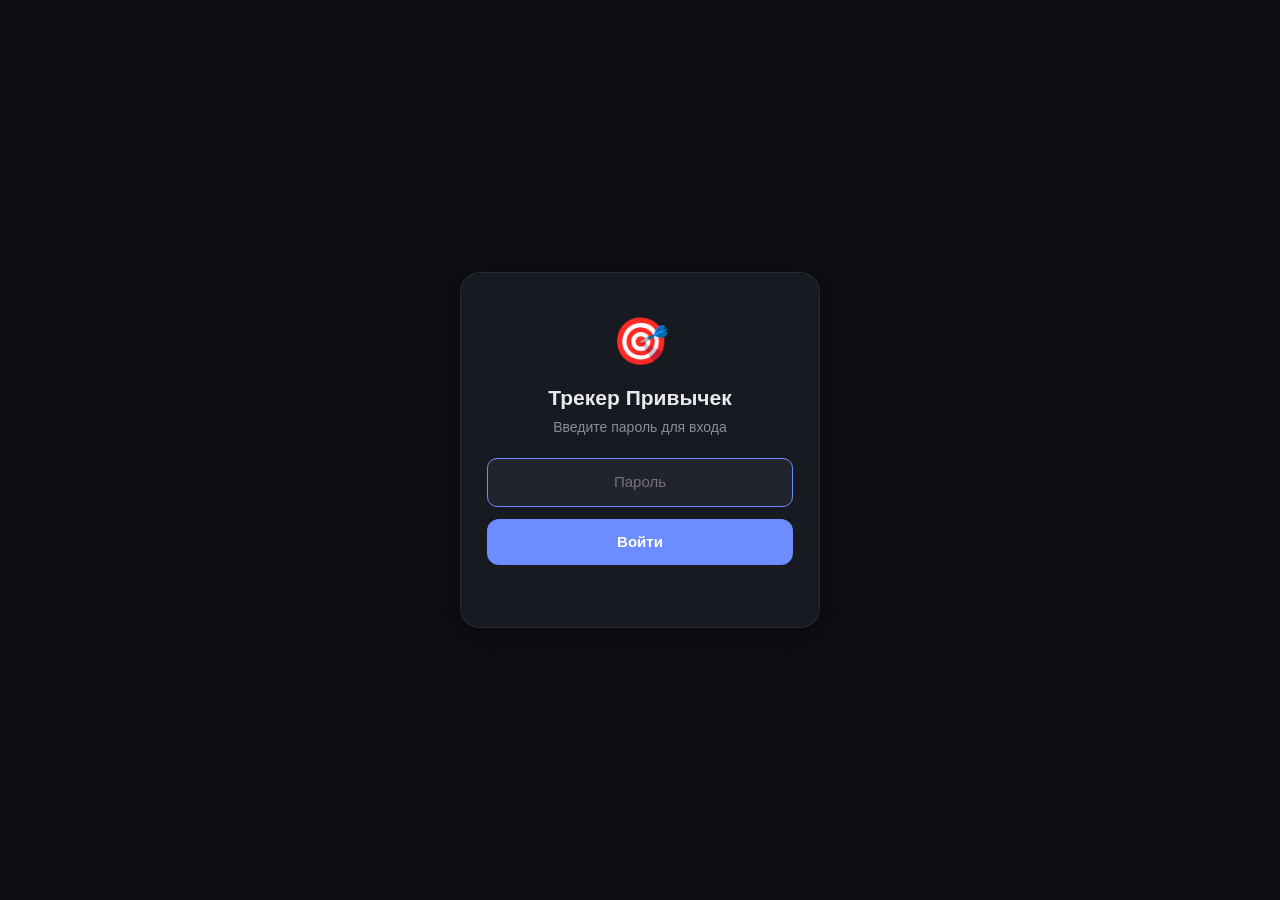
==== static/login.html @ a5ce3112 "Добавить вход на сайт по паролю Доступ к сайту защищается паролем из переменной WEB_PASSWORD: страни" ====
<!DOCTYPE html>
<html lang="ru">
<head>
<meta charset="UTF-8">
<meta name="viewport" content="width=device-width, initial-scale=1">
<meta name="theme-color" content="#0e0f13">
<title>Вход — Трекер Привычек</title>
<link rel="stylesheet" href="/static/style.css">
<link rel="icon" href="data:image/svg+xml,<svg xmlns='http://www.w3.org/2000/svg' viewBox='0 0 100 100'><text y='.9em' font-size='90'>🎯</text></svg>">
</head>
<body>

<div class="login-wrap">
  <div class="login-card">
    <div class="login-icon">🎯</div>
    <div class="login-title">Трекер Привычек</div>
    <div class="login-sub">Введите пароль для входа</div>
    <input type="password" id="pwd" placeholder="Пароль" autocomplete="current-password">
    <button class="btn primary" id="enter">Войти</button>
    <div class="login-err" id="err"></div>
  </div>
</div>

<script src="/static/login.js"></script>
</body>
</html>
---- static/style.css ----
:root {
  --bg: #0e0f13;
  --surface: #181a21;
  --surface-2: #21242e;
  --border: rgba(255, 255, 255, .07);
  --text: #e9eaee;
  --dim: #8a8d99;
  --accent: #6c8cff;
  --done: #34d399;
  --fail: #f87171;
  --skip: #fbbf24;
  --radius: 16px;
  --shadow: 0 8px 30px rgba(0, 0, 0, .45);
}

* { box-sizing: border-box; margin: 0; padding: 0; }
html, body { height: 100%; }

body {
  background: var(--bg);
  color: var(--text);
  font-family: -apple-system, BlinkMacSystemFont, "Segoe UI", Roboto,
               "Helvetica Neue", Arial, sans-serif;
  -webkit-font-smoothing: antialiased;
  line-height: 1.5;
}

#app {
  max-width: 560px;
  margin: 0 auto;
  padding: 26px 18px 120px;
}

.hidden { display: none !important; }

/* ── header ── */
header { text-align: center; margin-bottom: 18px; }
.title { font-size: 22px; font-weight: 700; letter-spacing: -.02em; }
.date { color: var(--dim); font-size: 14px; margin-top: 2px; }

/* ── hero ring ── */
.progress-hero {
  display: flex;
  justify-content: center;
  position: relative;
  margin: 6px 0 22px;
}
.ring { width: 168px; height: 168px; transform: rotate(-90deg); }
.ring-track { fill: none; stroke: var(--surface-2); stroke-width: 11; }
.ring-fill {
  fill: none;
  stroke: var(--accent);
  stroke-width: 11;
  stroke-linecap: round;
  transition: stroke-dashoffset .7s cubic-bezier(.4, 0, .2, 1);
}
.ring-center {
  position: absolute;
  inset: 0;
  display: flex;
  flex-direction: column;
  align-items: center;
  justify-content: center;
}
.ring-pct { font-size: 38px; font-weight: 700; letter-spacing: -.03em; }
.ring-pct small { font-size: 18px; color: var(--dim); }
.ring-sub { color: var(--dim); font-size: 14px; }

/* ── tabs ── */
.tabs {
  display: flex;
  gap: 4px;
  background: var(--surface);
  border: 1px solid var(--border);
  border-radius: 14px;
  padding: 4px;
  margin-bottom: 18px;
}
.tab {
  flex: 1;
  padding: 9px;
  border: 0;
  border-radius: 10px;
  background: transparent;
  color: var(--dim);
  font: inherit;
  font-size: 14px;
  font-weight: 600;
  cursor: pointer;
  transition: .15s;
}
.tab.active { background: var(--surface-2); color: var(--text); }

/* ── panels ── */
.panel { display: flex; flex-direction: column; gap: 12px; }

/* ── card ── */
.card {
  background: var(--surface);
  border: 1px solid var(--border);
  border-radius: var(--radius);
  padding: 16px;
}
.habit { border-left: 3px solid transparent; transition: border-color .2s; }
.habit.done     { border-left-color: var(--done); }
.habit.not_done { border-left-color: var(--fail); }
.habit.skip     { border-left-color: var(--skip); }

.habit-head {
  display: flex;
  justify-content: space-between;
  align-items: baseline;
  gap: 10px;
  margin-bottom: 12px;
}
.habit-name { font-weight: 600; font-size: 16px; word-break: break-word; }
.habit-meta { color: var(--dim); font-size: 13px; white-space: nowrap; }

/* ── status buttons ── */
.st-row { display: flex; gap: 8px; }
.st-btn {
  flex: 1;
  display: flex;
  align-items: center;
  justify-content: center;
  gap: 5px;
  padding: 10px;
  border: 1px solid var(--border);
  border-radius: 11px;
  background: var(--surface-2);
  color: var(--dim);
  font: inherit;
  font-size: 14px;
  font-weight: 600;
  cursor: pointer;
  transition: .15s;
}
.st-btn span { font-size: 15px; }
.st-btn:active { transform: scale(.96); }
.st-btn.done.active     { background: var(--done); color: #06281c; border-color: var(--done); }
.st-btn.not_done.active { background: var(--fail); color: #2c0b0b; border-color: var(--fail); }
.st-btn.skip.active     { background: var(--skip); color: #3a2a02; border-color: var(--skip); }

/* ── stats ── */
.bar {
  height: 9px;
  background: var(--surface-2);
  border-radius: 99px;
  overflow: hidden;
  margin: 4px 0 12px;
}
.bar-fill {
  height: 100%;
  border-radius: 99px;
  background: linear-gradient(90deg, var(--accent), #9d7bff);
  transition: width .6s ease;
}
.stat-row {
  display: flex;
  align-items: center;
  gap: 14px;
  flex-wrap: wrap;
  font-size: 13px;
  color: var(--dim);
}
.stat-row .rate { font-size: 15px; font-weight: 700; color: var(--text); }
.streak.hot { color: var(--skip); }
.icon-btn {
  background: transparent;
  border: 0;
  cursor: pointer;
  font-size: 15px;
  opacity: .45;
  padding: 2px 4px;
  transition: .15s;
}
.icon-btn:hover { opacity: 1; }

/* ── settings ── */
.set-row {
  display: flex;
  justify-content: space-between;
  align-items: center;
  gap: 14px;
  padding: 13px 0;
  border-bottom: 1px solid var(--border);
}
.set-row:first-child { padding-top: 0; }
.setting .set-row:last-of-type { border-bottom: 0; }
.set-title { font-weight: 600; font-size: 15px; }
.set-hint { color: var(--dim); font-size: 12.5px; margin-top: 1px; }

select, input[type=number], input[type=text], input[type=password] {
  background: var(--surface-2);
  color: var(--text);
  border: 1px solid var(--border);
  border-radius: 10px;
  padding: 9px 11px;
  font: inherit;
  font-size: 14px;
  outline: none;
  transition: .15s;
}
select:focus, input:focus { border-color: var(--accent); }
input[type=text] { width: 100%; }
.num, input[type=number] { width: 84px; text-align: center; }
.num-field { display: flex; align-items: center; gap: 8px; color: var(--dim); font-size: 13px; }

/* ── switch ── */
.switch { position: relative; width: 46px; height: 26px; flex: none; }
.switch input { opacity: 0; width: 0; height: 0; }
.slider {
  position: absolute;
  inset: 0;
  cursor: pointer;
  background: var(--surface-2);
  border: 1px solid var(--border);
  border-radius: 99px;
  transition: .2s;
}
.slider::before {
  content: "";
  position: absolute;
  height: 18px;
  width: 18px;
  left: 3px;
  top: 3px;
  background: var(--dim);
  border-radius: 50%;
  transition: .2s;
}
.switch input:checked + .slider { background: var(--accent); border-color: var(--accent); }
.switch input:checked + .slider::before { transform: translateX(20px); background: #fff; }

/* ── buttons ── */
.btn {
  border: 0;
  border-radius: 12px;
  padding: 12px 18px;
  font: inherit;
  font-size: 15px;
  font-weight: 600;
  cursor: pointer;
  transition: .15s;
}
.btn.primary { background: var(--accent); color: #fff; width: 100%; margin-top: 14px; }
.btn.primary:active { transform: scale(.98); }
.btn.ghost { background: var(--surface-2); color: var(--text); }

/* ── fab ── */
.fab {
  position: fixed;
  left: 50%;
  bottom: 28px;
  transform: translateX(242px);
  width: 56px;
  height: 56px;
  border-radius: 50%;
  border: 0;
  background: var(--accent);
  color: #fff;
  font-size: 30px;
  font-weight: 300;
  line-height: 1;
  cursor: pointer;
  box-shadow: var(--shadow);
  display: flex;
  align-items: center;
  justify-content: center;
  z-index: 20;
  transition: .15s;
}
.fab:active { transform: translateX(242px) scale(.92); }
@media (max-width: 600px) {
  .fab { left: auto; right: 20px; transform: none; }
  .fab:active { transform: scale(.92); }
}

/* ── empty state ── */
.empty { text-align: center; padding: 46px 20px; color: var(--dim); }
.empty-icon { font-size: 44px; margin-bottom: 10px; }
.empty-title { font-size: 17px; font-weight: 600; color: var(--text); }
.empty-sub { font-size: 14px; margin-top: 4px; }

/* ── modal ── */
.modal-overlay {
  position: fixed;
  inset: 0;
  z-index: 50;
  background: rgba(0, 0, 0, .6);
  backdrop-filter: blur(4px);
  display: flex;
  align-items: center;
  justify-content: center;
  padding: 20px;
}
.modal {
  background: var(--surface);
  border: 1px solid var(--border);
  border-radius: 20px;
  padding: 22px;
  width: 100%;
  max-width: 400px;
  box-shadow: var(--shadow);
}
.modal-title { font-size: 19px; font-weight: 700; margin-bottom: 16px; }
.modal #m-name { margin-bottom: 6px; }
.modal-actions { display: flex; gap: 10px; margin-top: 18px; }
.modal-actions .btn { flex: 1; margin-top: 0; }

/* ── toast ── */
#toast {
  position: fixed;
  left: 50%;
  bottom: -90px;
  transform: translateX(-50%);
  background: var(--surface-2);
  color: var(--text);
  border: 1px solid var(--border);
  padding: 12px 20px;
  border-radius: 12px;
  font-size: 14px;
  font-weight: 600;
  box-shadow: var(--shadow);
  z-index: 80;
  max-width: 90vw;
  text-align: center;
  transition: bottom .3s;
}
#toast.show { bottom: 28px; }
#toast.err { border-color: var(--fail); color: #ffd9d9; }
#toast.ok  { border-color: var(--done); }

/* ── fatal screen ── */
#fatal {
  position: fixed;
  inset: 0;
  background: var(--bg);
  z-index: 100;
  display: flex;
  align-items: center;
  justify-content: center;
  padding: 24px;
}
.fatal-box { text-align: center; max-width: 360px; }
.fatal-icon { font-size: 46px; }
.fatal-title { font-size: 19px; font-weight: 700; margin: 8px 0 4px; }
.fatal-msg { color: var(--dim); font-size: 14px; margin-bottom: 18px; }
.fatal-box .btn.primary { width: auto; padding: 11px 28px; }

/* ── login ── */
.login-wrap {
  min-height: 100vh;
  display: flex;
  align-items: center;
  justify-content: center;
  padding: 24px;
}
.login-card {
  background: var(--surface);
  border: 1px solid var(--border);
  border-radius: 20px;
  padding: 34px 26px;
  width: 100%;
  max-width: 360px;
  text-align: center;
  box-shadow: var(--shadow);
}
.login-icon { font-size: 46px; }
.login-title { font-size: 21px; font-weight: 700; margin-top: 6px; }
.login-sub { color: var(--dim); font-size: 14px; margin: 4px 0 20px; }
.login-card input { width: 100%; text-align: center; font-size: 15px; padding: 12px; }
.login-card .btn.primary { margin-top: 12px; }
.login-err { color: var(--fail); font-size: 13px; min-height: 18px; margin-top: 10px; }

/* logout button on settings tab */
#s-logout { width: 100%; }
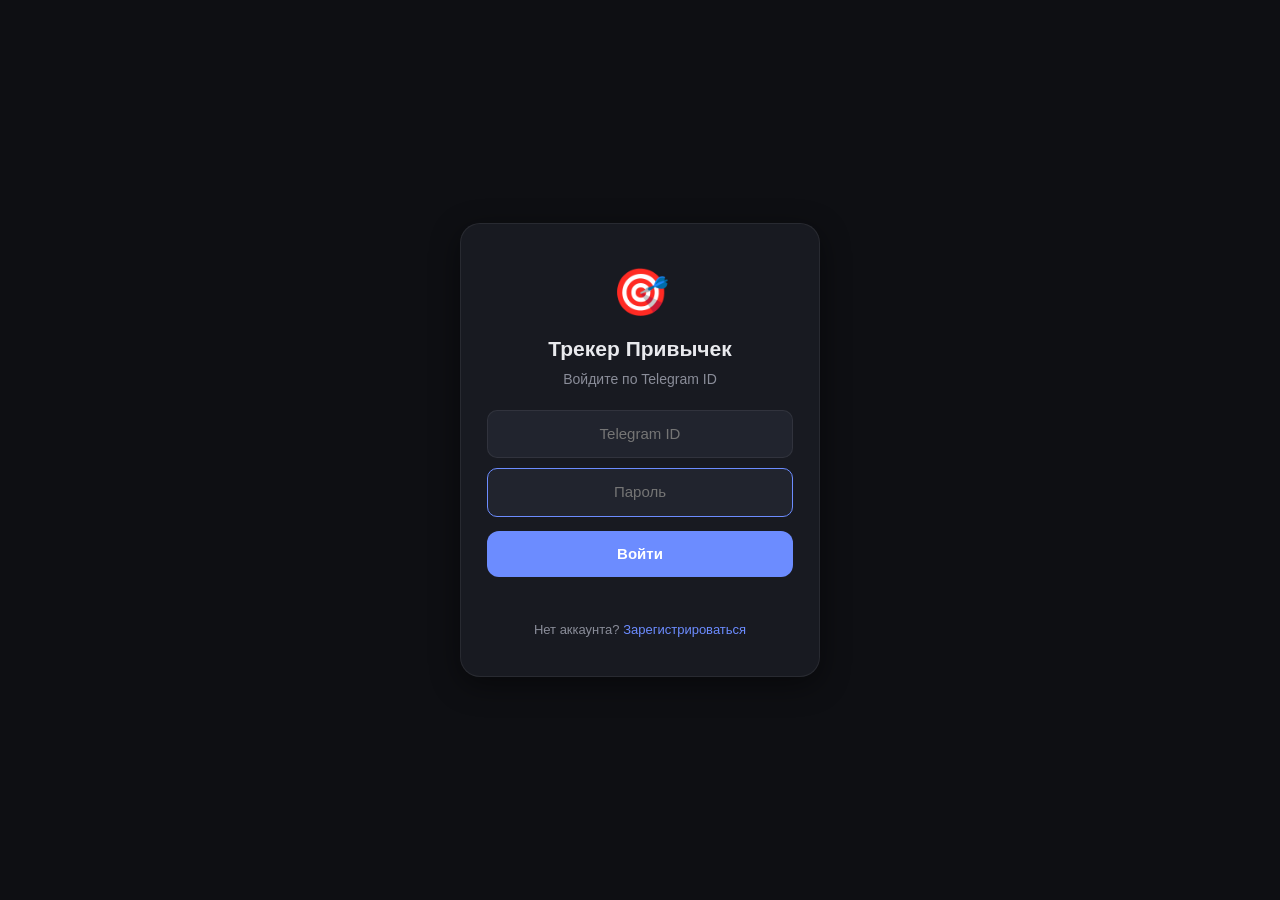
==== commit b4f4dfef: "Многопользовательский режим: регистрация и личные аккаунты Сайт теперь поддерживает много пользовате" ====
--- a/static/login.html
+++ b/static/login.html
@@ -14,10 +14,12 @@
   <div class="login-card">
     <div class="login-icon">🎯</div>
     <div class="login-title">Трекер Привычек</div>
-    <div class="login-sub">Введите пароль для входа</div>
+    <div class="login-sub">Войдите по Telegram ID</div>
+    <input type="number" id="uid" placeholder="Telegram ID" autocomplete="username" inputmode="numeric">
     <input type="password" id="pwd" placeholder="Пароль" autocomplete="current-password">
     <button class="btn primary" id="enter">Войти</button>
     <div class="login-err" id="err"></div>
+    <div class="login-link">Нет аккаунта? <a href="/register">Зарегистрироваться</a></div>
   </div>
 </div>
 
--- a/static/style.css
+++ b/static/style.css
@@ -370,8 +370,17 @@
 .login-title { font-size: 21px; font-weight: 700; margin-top: 6px; }
 .login-sub { color: var(--dim); font-size: 14px; margin: 4px 0 20px; }
 .login-card input { width: 100%; text-align: center; font-size: 15px; padding: 12px; }
-.login-card .btn.primary { margin-top: 12px; }
+.login-card input + input { margin-top: 10px; }
+.login-card .btn.primary { margin-top: 14px; }
+.login-card input::-webkit-outer-spin-button,
+.login-card input::-webkit-inner-spin-button { -webkit-appearance: none; margin: 0; }
+.login-card input[type=number] { -moz-appearance: textfield; }
 .login-err { color: var(--fail); font-size: 13px; min-height: 18px; margin-top: 10px; }
+.login-link {
+  color: var(--dim); font-size: 13px; margin-top: 14px; line-height: 1.7;
+}
+.login-link a { color: var(--accent); text-decoration: none; }
+.login-link a:hover { text-decoration: underline; }
 
 /* logout button on settings tab */
 #s-logout { width: 100%; }
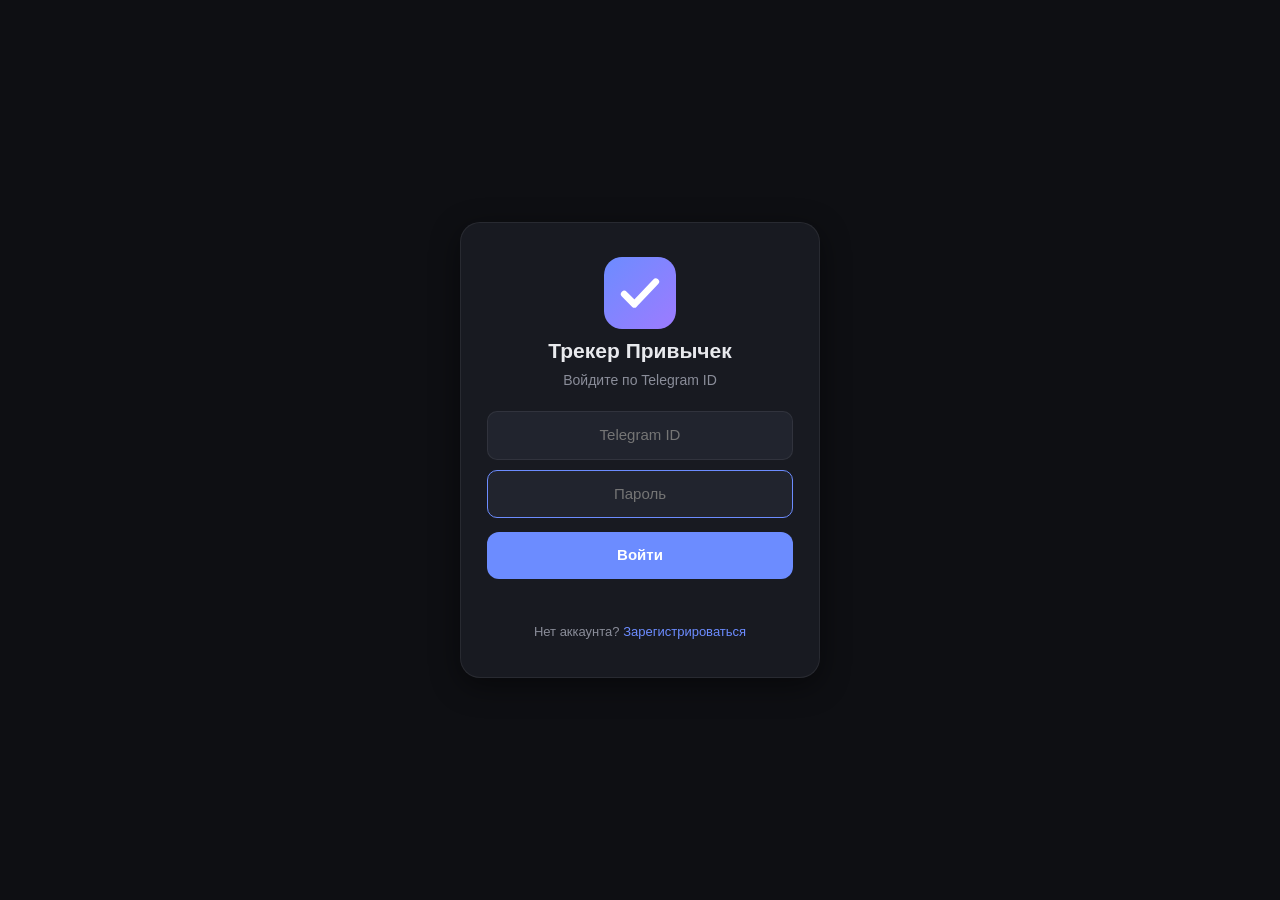
==== commit 8076837f: "Кнопка открытия приложения в боте и новая иконка Бот теперь добавляет в главное меню и в напоминания" ====
--- a/static/login.html
+++ b/static/login.html
@@ -6,13 +6,14 @@
 <meta name="theme-color" content="#0e0f13">
 <title>Вход — Трекер Привычек</title>
 <link rel="stylesheet" href="/static/style.css">
-<link rel="icon" href="data:image/svg+xml,<svg xmlns='http://www.w3.org/2000/svg' viewBox='0 0 100 100'><text y='.9em' font-size='90'>🎯</text></svg>">
+<link rel="icon" type="image/svg+xml" href="/static/favicon.svg">
+<link rel="apple-touch-icon" href="/static/app-icon.png">
 </head>
 <body>
 
 <div class="login-wrap">
   <div class="login-card">
-    <div class="login-icon">🎯</div>
+    <img class="login-icon" src="/static/favicon.svg" alt="">
     <div class="login-title">Трекер Привычек</div>
     <div class="login-sub">Войдите по Telegram ID</div>
     <input type="number" id="uid" placeholder="Telegram ID" autocomplete="username" inputmode="numeric">
--- a/static/style.css
+++ b/static/style.css
@@ -36,6 +36,10 @@
 /* ── header ── */
 header { text-align: center; margin-bottom: 18px; }
 .title { font-size: 22px; font-weight: 700; letter-spacing: -.02em; }
+.title-icon {
+  width: 26px; height: 26px; border-radius: 7px;
+  vertical-align: -7px; margin-right: 6px;
+}
 .date { color: var(--dim); font-size: 14px; margin-top: 2px; }
 
 /* ── hero ring ── */
@@ -366,7 +370,10 @@
   text-align: center;
   box-shadow: var(--shadow);
 }
-.login-icon { font-size: 46px; }
+.login-icon {
+  width: 72px; height: 72px; border-radius: 18px;
+  display: block; margin: 0 auto;
+}
 .login-title { font-size: 21px; font-weight: 700; margin-top: 6px; }
 .login-sub { color: var(--dim); font-size: 14px; margin: 4px 0 20px; }
 .login-card input { width: 100%; text-align: center; font-size: 15px; padding: 12px; }
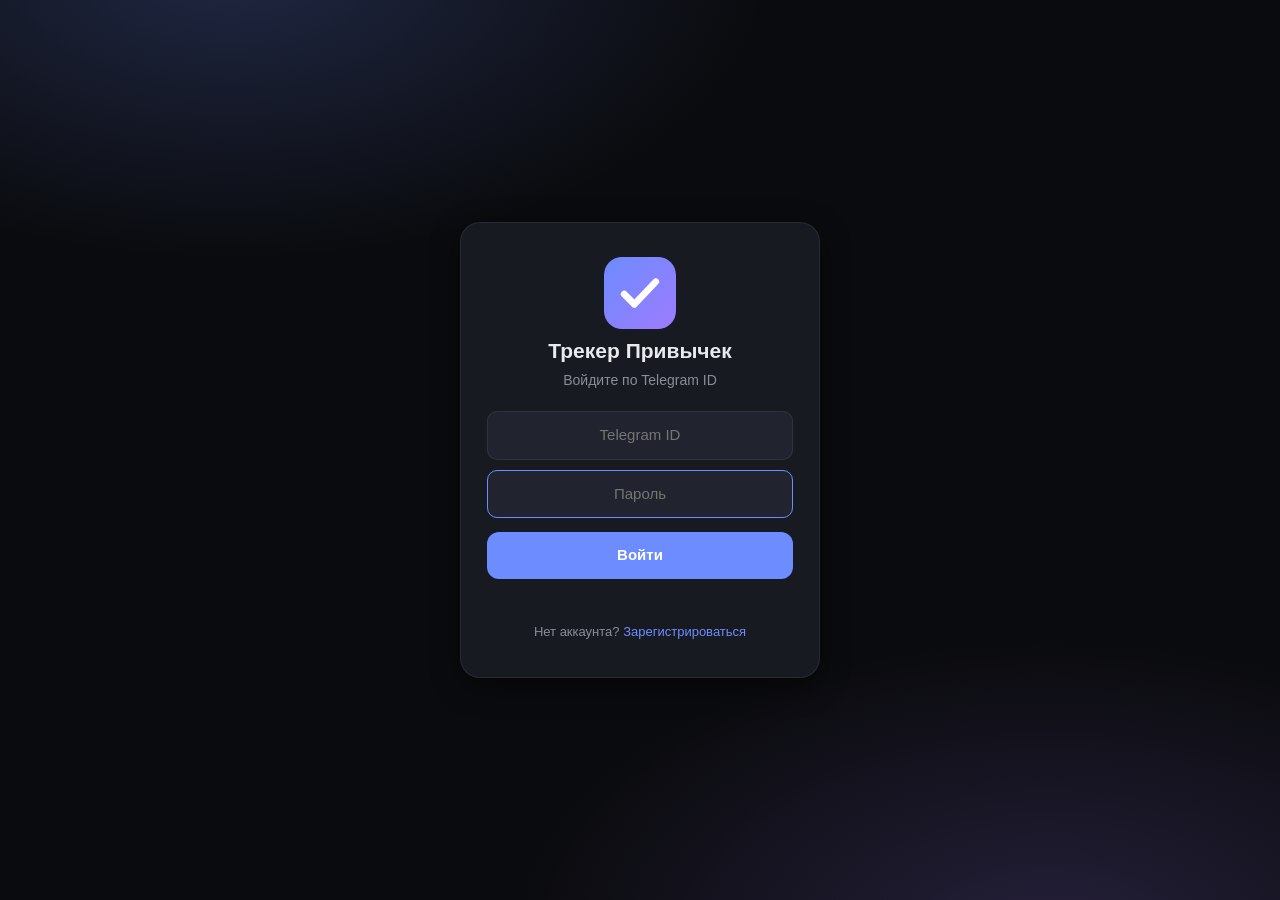
==== commit f6cdb170: "PWA-режим, свайп для удаления и амбиентный фон - Установка на главный экран (manifest.json + apple/m" ====
--- a/static/login.html
+++ b/static/login.html
@@ -2,9 +2,14 @@
 <html lang="ru">
 <head>
 <meta charset="UTF-8">
-<meta name="viewport" content="width=device-width, initial-scale=1">
-<meta name="theme-color" content="#0e0f13">
+<meta name="viewport" content="width=device-width, initial-scale=1, viewport-fit=cover">
+<meta name="theme-color" content="#0a0b0e">
+<meta name="apple-mobile-web-app-capable" content="yes">
+<meta name="mobile-web-app-capable" content="yes">
+<meta name="apple-mobile-web-app-status-bar-style" content="black-translucent">
+<meta name="apple-mobile-web-app-title" content="Привычки">
 <title>Вход — Трекер Привычек</title>
+<link rel="manifest" href="/static/manifest.json">
 <link rel="stylesheet" href="/static/style.css">
 <link rel="icon" type="image/svg+xml" href="/static/favicon.svg">
 <link rel="apple-touch-icon" href="/static/app-icon.png">
--- a/static/style.css
+++ b/static/style.css
@@ -1,5 +1,5 @@
 :root {
-  --bg: #0e0f13;
+  --bg: #0a0b0e;
   --surface: #181a21;
   --surface-2: #21242e;
   --border: rgba(255, 255, 255, .07);
@@ -14,10 +14,17 @@
 }
 
 * { box-sizing: border-box; margin: 0; padding: 0; }
-html, body { height: 100%; }
+html { height: 100%; }
 
 body {
-  background: var(--bg);
+  min-height: 100vh;
+  min-height: 100dvh;
+  background-color: var(--bg);
+  background-image:
+    radial-gradient(ellipse 70% 55% at 18% -4%, rgba(108, 140, 255, .22), transparent 60%),
+    radial-gradient(ellipse 70% 55% at 82% 104%, rgba(157, 123, 255, .18), transparent 60%);
+  background-repeat: no-repeat;
+  background-attachment: fixed;
   color: var(--text);
   font-family: -apple-system, BlinkMacSystemFont, "Segoe UI", Roboto,
                "Helvetica Neue", Arial, sans-serif;
@@ -28,7 +35,9 @@
 #app {
   max-width: 560px;
   margin: 0 auto;
-  padding: 26px 18px 120px;
+  padding:
+    max(26px, env(safe-area-inset-top)) 18px
+    max(120px, calc(env(safe-area-inset-bottom) + 100px));
 }
 
 .hidden { display: none !important; }
@@ -105,10 +114,41 @@
   border-radius: var(--radius);
   padding: 16px;
 }
-.habit { border-left: 3px solid transparent; transition: border-color .2s; }
-.habit.done     { border-left-color: var(--done); }
-.habit.not_done { border-left-color: var(--fail); }
-.habit.skip     { border-left-color: var(--skip); }
+/* ── habit card (with swipe-to-delete) ── */
+.habit {
+  position: relative;
+  border-radius: var(--radius);
+  overflow: hidden;
+}
+.habit-bg {
+  position: absolute;
+  inset: 0;
+  display: flex;
+  align-items: center;
+  justify-content: flex-end;
+  background: var(--fail);
+  padding: 0 22px;
+  color: #fff;
+  font-weight: 600;
+  font-size: 14px;
+  letter-spacing: .02em;
+}
+.habit-fg {
+  position: relative;
+  background: var(--surface);
+  border: 1px solid var(--border);
+  border-left: 3px solid transparent;
+  border-radius: var(--radius);
+  padding: 16px;
+  transition: transform .25s cubic-bezier(.4, 0, .2, 1);
+  touch-action: pan-y;
+  user-select: none;
+  -webkit-user-select: none;
+}
+.habit.done .habit-fg     { border-left-color: var(--done); }
+.habit.not_done .habit-fg { border-left-color: var(--fail); }
+.habit.skip .habit-fg     { border-left-color: var(--skip); }
+.habit.dragging .habit-fg { transition: none; }
 
 .habit-head {
   display: flex;
@@ -255,7 +295,7 @@
 .fab {
   position: fixed;
   left: 50%;
-  bottom: 28px;
+  bottom: max(28px, calc(env(safe-area-inset-bottom) + 18px));
   transform: translateX(242px);
   width: 56px;
   height: 56px;
@@ -355,10 +395,12 @@
 /* ── login ── */
 .login-wrap {
   min-height: 100vh;
-  display: flex;
-  align-items: center;
-  justify-content: center;
-  padding: 24px;
+  min-height: 100dvh;
+  display: flex;
+  align-items: center;
+  justify-content: center;
+  padding: max(24px, env(safe-area-inset-top)) 24px
+           max(24px, env(safe-area-inset-bottom));
 }
 .login-card {
   background: var(--surface);
